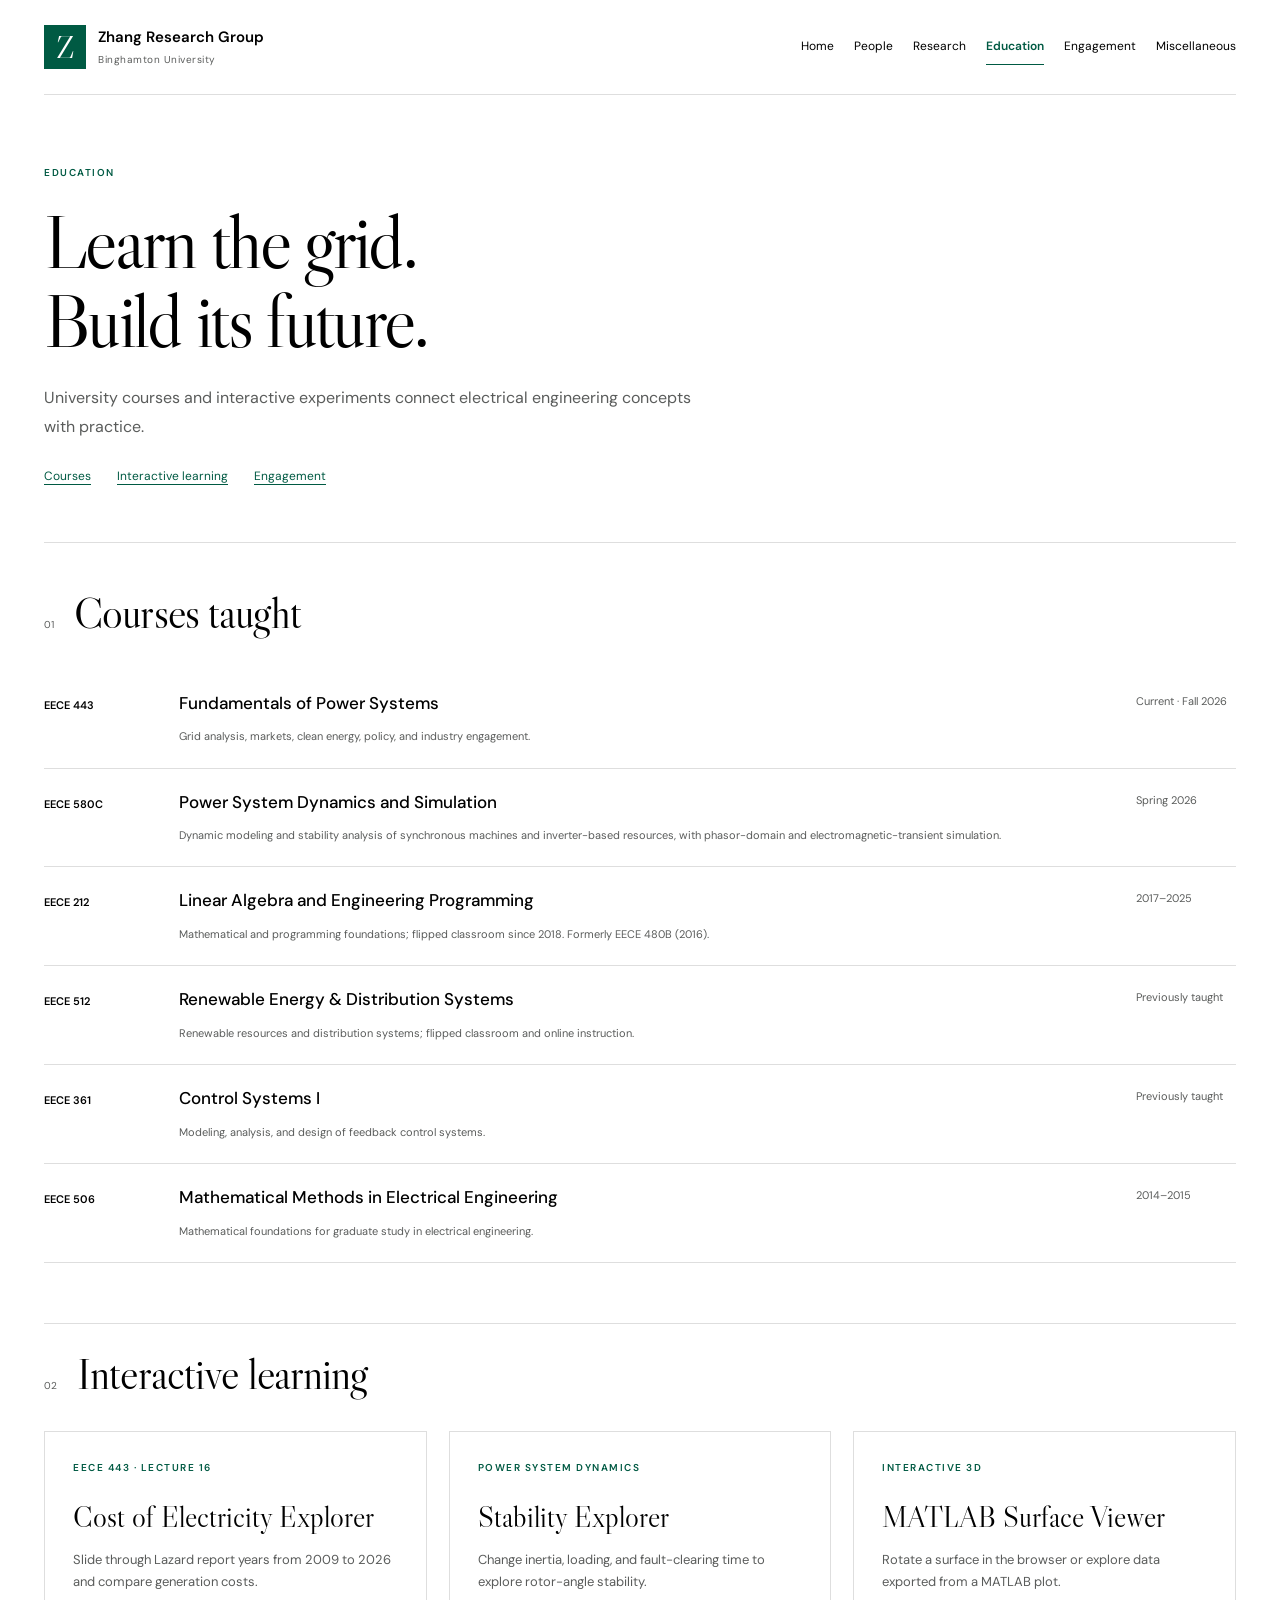
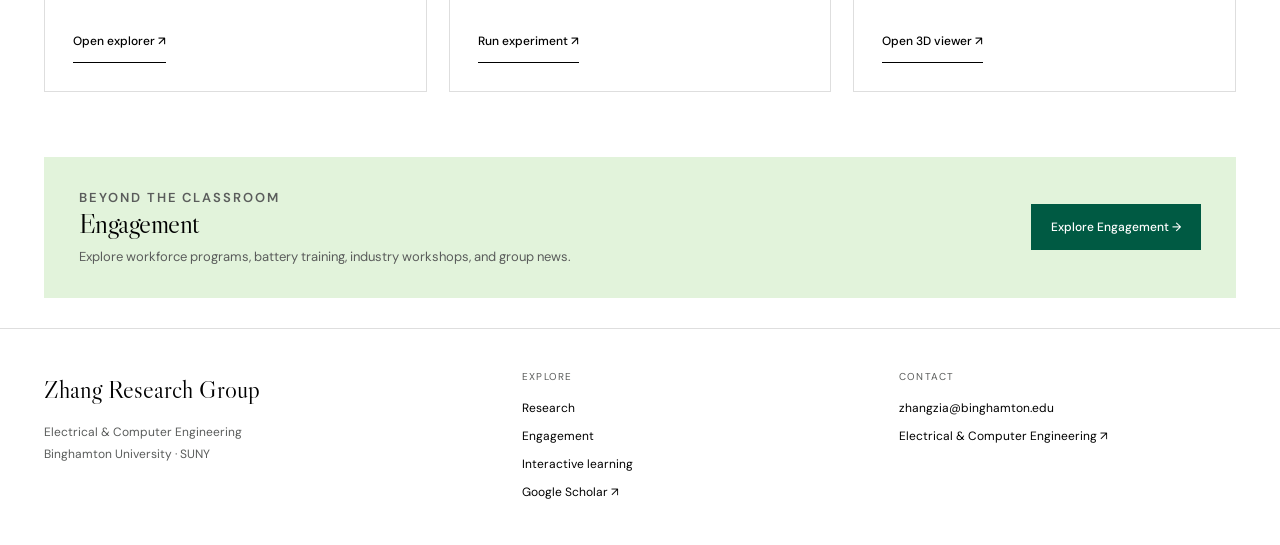
==== education.html @ d2a8bbae "Publish Zhang Research Group website" ====
<!doctype html>
<html lang="en"><head><meta charset="utf-8"><meta name="viewport" content="width=device-width, initial-scale=1"><meta name="description" content="University courses and interactive power-system learning tools."><title>Education · Zhang Research Group</title><link rel="stylesheet" href="site.css"><script src="site.js" defer></script></head><body><a class="skip" href="#main">Skip to content</a><header class="site-header shell"><a class="brand" href="index.html" aria-label="Zhang Research Group home"><span class="brand-mark" aria-hidden="true">Z</span><span>Zhang Research Group<small>Binghamton University</small></span></a><button class="menu-toggle" type="button" aria-expanded="false" aria-controls="site-nav">Menu <span aria-hidden="true">☰</span></button><nav id="site-nav" aria-label="Main navigation"><a href="index.html">Home</a><a href="people.html">People</a><a href="research.html">Research</a><a href="education.html" aria-current="page">Education</a><a href="engagement.html">Engagement</a><a href="miscellaneous.html">Miscellaneous</a></nav></header><main id="main" class="shell"><section class="page-intro"><p class="eyebrow">Education</p><h1>Learn the grid.<br>Build its future.</h1><p class="lead">University courses and interactive experiments connect electrical engineering concepts with practice.</p><div class="education-links"><a href="#courses">Courses</a><a href="#interactive-learning">Interactive learning</a><a href="engagement.html">Engagement</a></div></section><section id="courses" class="people-section"><div class="section-label"><span>01</span><h2>Courses taught</h2></div><div class="course-list"><article><span class="course-code">EECE 443</span><div><h3>Fundamentals of Power Systems</h3><p class="small">Grid analysis, markets, clean energy, policy, and industry engagement.</p></div><span class="small">Current · Fall 2026</span></article><article><span class="course-code">EECE 580C</span><div><h3>Power System Dynamics and Simulation</h3><p class="small">Dynamic modeling and stability analysis of synchronous machines and inverter-based resources, with phasor-domain and electromagnetic-transient simulation.</p></div><span class="small">Spring 2026</span></article><article><span class="course-code">EECE 212</span><div><h3>Linear Algebra and Engineering Programming</h3><p class="small">Mathematical and programming foundations; flipped classroom since 2018. Formerly EECE 480B (2016).</p></div><span class="small">2017–2025</span></article><article><span class="course-code">EECE 512</span><div><h3>Renewable Energy &amp; Distribution Systems</h3><p class="small">Renewable resources and distribution systems; flipped classroom and online instruction.</p></div><span class="small">Previously taught</span></article><article><span class="course-code">EECE 361</span><div><h3>Control Systems I</h3><p class="small">Modeling, analysis, and design of feedback control systems.</p></div><span class="small">Previously taught</span></article><article><span class="course-code">EECE 506</span><div><h3>Mathematical Methods in Electrical Engineering</h3><p class="small">Mathematical foundations for graduate study in electrical engineering.</p></div><span class="small">2014–2015</span></article></div></section><section id="interactive-learning" class="project-section"><div class="section-label"><span>02</span><h2>Interactive learning</h2></div><div class="tool-grid"><a class="tool-card" id="lcoe-explorer" href="lcoe.html"><span class="eyebrow">EECE 443 · Lecture 16</span><h3>Cost of Electricity Explorer</h3><p>Slide through Lazard report years from 2009 to 2026 and compare generation costs.</p><span class="text-link">Open explorer ↗</span></a><a class="tool-card" href="stability.html"><span class="eyebrow">Power system dynamics</span><h3>Stability Explorer</h3><p>Change inertia, loading, and fault-clearing time to explore rotor-angle stability.</p><span class="text-link">Run experiment ↗</span></a><a class="tool-card" href="matlab-3d.html"><span class="eyebrow">Interactive 3D</span><h3>MATLAB Surface Viewer</h3><p>Rotate a surface in the browser or explore data exported from a MATLAB plot.</p><span class="text-link">Open 3D viewer ↗</span></a></div></section><section class="page-callout" id="nypa"><div><span id="ieee-events"></span><p class="eyebrow">Beyond the classroom</p><h2>Engagement</h2><p>Explore workforce programs, battery training, industry workshops, and group news.</p></div><a class="button primary" href="engagement.html">Explore Engagement →</a></section></main><footer class="site-footer"><div class="shell footer-grid"><div><a class="footer-brand" href="index.html">Zhang Research Group</a><p>Electrical &amp; Computer Engineering<br>Binghamton University · SUNY</p></div><div><span class="footer-label">Explore</span><a href="research.html">Research</a><a href="engagement.html">Engagement</a><a href="education.html#interactive-learning">Interactive learning</a><a href="https://scholar.google.com/citations?user=-mVFdG4AAAAJ" target="_blank" rel="noopener">Google Scholar ↗</a></div><div><span class="footer-label">Contact</span><a href="mailto:zhangzia@binghamton.edu">zhangzia@binghamton.edu</a><a href="https://www.binghamton.edu/electrical-computer-engineering/" target="_blank" rel="noopener">Electrical &amp; Computer Engineering ↗</a></div></div></footer></body></html>
---- site.css ----
/* Official Binghamton web palette: primary #005A43; accents #CEDC00, #6CC24A; gray #5A5C5B. Source: https://www.binghamton.edu/communications-and-marketing/branding/colors.html */
@import url('https://fonts.googleapis.com/css2?family=DM+Sans:wght@400;500;600;700&family=Libre+Caslon+Display&display=swap');
:root{--ink:#000000;--green:#005A43;--paper:#FFFFFF;--muted:#5A5C5B;--line:#DEDEDE;--soft:#E2F3DB;--serif:'Libre Caslon Display',Georgia,serif;--sans:'DM Sans','Segoe UI',Arial,sans-serif;font-family:var(--sans);color:var(--ink);background:var(--paper);font-synthesis:none}*{box-sizing:border-box}html{scroll-behavior:smooth;scroll-padding-top:30px}body{margin:0;font-size:15px;line-height:1.65}a{color:inherit;text-underline-offset:4px}button,input{font:inherit}img,video{max-width:100%}.shell{width:min(1240px,calc(100% - 88px));margin-inline:auto}.skip{position:absolute;left:12px;top:-100px;z-index:9;padding:12px;background:var(--ink);color:white}.skip:focus{top:10px}:focus-visible{outline:3px solid #005A43;outline-offset:5px}.site-header{display:flex;align-items:center;justify-content:space-between;gap:25px;padding-block:25px;border-bottom:1px solid var(--line)}.brand{display:flex;gap:12px;align-items:center;text-decoration:none;font-size:15px;font-weight:600;line-height:1.3;flex-shrink:0}.brand-mark{font-family:var(--serif);font-size:32px;line-height:1;background:var(--green);color:var(--paper);display:grid;place-items:center;width:42px;height:44px}.brand small{display:block;font-weight:400;font-size:10px;letter-spacing:.05em;margin-top:6px;color:var(--muted)}nav{display:flex;align-items:center;gap:20px}nav a{font-size:12px;text-decoration:none;padding-block:8px;border-bottom:1px solid transparent;white-space:nowrap}nav a:hover,nav a[aria-current=page]{color:var(--green);border-color:var(--green)}nav a[aria-current=page]{font-weight:600}.menu-toggle{display:none}h1,h2,h3,p{margin-top:0}h1,h2{font-weight:400}h1{font-family:var(--serif);font-size:clamp(48px,6vw,84px);letter-spacing:-.035em;line-height:1.04;margin-bottom:23px}h1 em{font-style:normal;color:#005A43}h2{font-family:var(--serif);font-size:36px;line-height:1.14;letter-spacing:-.02em;margin-bottom:18px}h3{font-size:19px;font-weight:500;line-height:1.4;margin-bottom:12px}p{margin-bottom:18px}.eyebrow{font-size:10px;text-transform:uppercase;letter-spacing:.15em;font-weight:600;color:var(--green);margin-bottom:20px}.lead{font-size:16px;line-height:1.85;color:var(--muted);max-width:610px}.hero{display:grid;grid-template-columns:1.05fr 1fr;align-items:center;gap:20px;padding:75px 0 80px}.hero-copy .lead{max-width:460px}.hero h1{font-size:clamp(54px,6.4vw,91px)}.hero-visual{position:relative;min-width:0}.hero-visual img{display:block;width:100%}.visual-caption{display:block;text-align:right;margin:10px 24px 0;font-size:10px;text-transform:uppercase;letter-spacing:.12em;color:var(--muted)}.actions{display:flex;align-items:center;gap:24px;flex-wrap:wrap;margin-top:30px}.button{display:inline-flex;align-items:center;justify-content:center;gap:22px;padding:13px 19px;text-decoration:none;font-size:12px;font-weight:500;line-height:1.5;border:1px solid transparent;white-space:nowrap;transition:background .15s}.button.primary{background:var(--green);color:white}.button.primary:hover{background:var(--ink)}.button.light{background:var(--paper);color:var(--ink)}.button.secondary{border-color:var(--line)}.button.secondary:hover{background:var(--soft)}.text-link{font-size:12px;font-weight:500;text-decoration:none;display:inline-flex;gap:16px;align-items:center;padding-block:10px;border-bottom:1px solid var(--ink)}.section-label{display:flex;align-items:center;gap:16px;margin-bottom:30px}.section-label>span{font-size:10px;color:var(--muted)}.section-label h2{font-family:var(--sans);font-size:11px;letter-spacing:.1em;text-transform:uppercase;margin:0;font-weight:500}.home-focus{border-top:1px solid var(--line);padding-top:26px;margin-bottom:65px}.focus-grid{display:grid;grid-template-columns:repeat(3,1fr)}.focus-item{text-decoration:none;padding:5px 30px 12px 0;position:relative}.focus-item+.focus-item{border-left:1px solid var(--line);padding-left:30px}.index{display:block;font-size:10px;color:var(--muted);margin-bottom:25px;letter-spacing:.1em}.focus-item h3{font-family:var(--serif);font-size:29px;font-weight:400;margin-bottom:12px}.focus-item p{font-size:13px;color:var(--muted);max-width:270px;margin-bottom:25px}.item-arrow{font-size:22px;color:var(--green)}.focus-item:hover h3{text-decoration:underline;text-decoration-thickness:1px;text-underline-offset:5px}.feature-band{background:var(--green);color:var(--paper);padding:48px 50px;display:grid;grid-template-columns:1fr 1fr;gap:50px;align-items:center;margin-bottom:68px}.feature-band .eyebrow{color:#E2F3DB}.feature-band h2{font-size:45px;margin-bottom:18px}.feature-band p:not(.eyebrow){color:#FFFFFF;font-size:13px;max-width:385px}.feature-band .button{margin-top:10px}.wave-preview{min-width:0}.wave-preview svg{width:100%;display:block;overflow:visible}.wave-grid{fill:none;stroke:#DEDEDE;stroke-opacity:.22;stroke-width:1}.wave-boundary{fill:none;stroke:#FFFFFF;stroke-opacity:.6;stroke-dasharray:5 7;stroke-width:1}.wave{fill:none;stroke:#CEDC00;stroke-width:2.2}.wave-preview>span{font-size:10px;letter-spacing:.1em;text-transform:uppercase;color:#E2F3DB;display:block;text-align:right;margin-top:20px}.home-bottom{display:grid;grid-template-columns:1fr 1fr;gap:70px;margin-bottom:80px}.home-bottom>div{border-top:1px solid var(--line);padding-top:25px}.home-bottom h3{font-family:var(--serif);font-size:32px;font-weight:400}.home-bottom p{color:var(--muted);font-size:14px;max-width:430px}.site-footer{border-top:1px solid var(--line);padding:40px 0 35px;background:#FFFFFF}.footer-grid{display:grid;grid-template-columns:1.3fr 1fr 1fr;gap:40px}.footer-brand{font-family:var(--serif);font-size:25px;text-decoration:none;display:block;margin-bottom:12px}.site-footer p{font-size:12px;color:var(--muted);line-height:1.8;margin-bottom:0}.footer-label{font-size:10px;letter-spacing:.12em;text-transform:uppercase;display:block;color:var(--muted);margin-bottom:14px}.footer-grid>div>a:not(.footer-brand){display:block;text-decoration:none;font-size:12px;margin-bottom:8px}.footer-grid a:hover{text-decoration:underline}.site-footer .small{font-size:10px;margin-top:14px}.page-intro{padding:70px 0 55px;border-bottom:1px solid var(--line);margin-bottom:45px}.page-intro h1{font-size:clamp(50px,6vw,76px)}.page-intro .lead{max-width:680px;margin-bottom:0}.split-copy{display:grid;grid-template-columns:1fr 1.65fr;gap:50px;padding:0 0 45px;margin-bottom:40px;border-bottom:1px solid var(--line)}.split-copy h2{font-size:31px}.split-copy p{font-size:15px;color:var(--muted)}.split-copy h3{font-family:var(--serif);font-size:28px;font-weight:400}.source{display:inline-block;font-size:11px;color:var(--green);font-weight:500;text-decoration:none;border-bottom:1px solid var(--line);padding-bottom:3px}.source:hover{border-color:var(--green)}.research-topics{display:grid;grid-template-columns:repeat(3,1fr);gap:42px;margin:0 0 65px}.research-topics h2{font-size:29px}.research-topics p{color:var(--muted);font-size:13px}.research-topics article{scroll-margin-top:35px}.video-section{border-top:1px solid var(--line);padding-top:25px;margin-bottom:65px}.video-study{margin-bottom:45px}.video-heading{display:flex;align-items:center;justify-content:space-between;gap:20px;margin-bottom:20px}.video-heading .eyebrow{margin-bottom:7px}.video-heading h3{font-family:var(--serif);font-size:30px;font-weight:400;margin:0}.tag{display:inline-block;align-self:flex-start;font-size:10px;padding:4px 10px;border:1px solid var(--line);border-radius:20px;color:var(--muted);white-space:nowrap}.video-study video{display:block;width:100%;max-height:610px;background:#DEDEDE;aspect-ratio:16/9;object-fit:contain}.video-caption{display:flex;justify-content:space-between;align-items:flex-start;gap:25px;padding-top:17px}.video-caption p{font-size:13px;color:var(--muted);max-width:740px}.video-caption a{flex-shrink:0}.small{font-size:11px;color:var(--muted)}.project-section{padding-top:25px;border-top:1px solid var(--line);margin-bottom:65px}.table-wrap{overflow-x:auto}table{width:100%;border-collapse:collapse;font-size:13px;text-align:left}th{font-size:10px;text-transform:uppercase;letter-spacing:.06em;color:var(--muted);font-weight:500}td,th{padding:15px 16px 15px 0;border-bottom:1px solid var(--line)}td:last-child{white-space:nowrap}.publication-list>article,.news-list>article{display:grid;grid-template-columns:140px 1fr;gap:45px;padding:0 0 38px;margin-bottom:38px;border-bottom:1px solid var(--line)}.pub-year{font-family:var(--serif);font-size:44px;line-height:1}.publication-list h2,.news-list h2{font-size:33px;margin-top:18px;max-width:850px}.publication-list p,.news-list p{color:var(--muted);font-size:14px;max-width:800px}.page-callout{background:var(--soft);padding:30px 35px;display:flex;justify-content:space-between;align-items:center;gap:25px;margin-bottom:30px}.page-callout h2{font-size:28px;margin-bottom:6px}.page-callout p{font-size:13px;color:var(--muted);margin:0}.faculty{display:flex;align-items:center;gap:40px;padding-bottom:45px;border-bottom:1px solid var(--line);margin-bottom:45px}.initials{font-family:var(--serif);font-size:60px;display:grid;place-items:center;width:180px;height:190px;flex-shrink:0;background:var(--soft);color:#005A43}.faculty h2{font-size:40px}.faculty .eyebrow{margin-bottom:12px}.faculty p{color:var(--muted);font-size:13px}.people-section{margin-bottom:60px}.section-description{font-size:13px;color:var(--muted);max-width:650px;margin-top:-10px;margin-bottom:25px}.people-list{display:grid;grid-template-columns:repeat(3,1fr);gap:20px 40px}.people-list>div{border-top:1px solid var(--line);padding:18px 0}.people-list h3{font-size:17px;margin-bottom:4px}.alumni-list{display:grid;grid-template-columns:1fr 1fr;gap:0 50px;margin-bottom:25px}.alumni-list>div{display:flex;justify-content:space-between;gap:20px;padding:15px 0;border-top:1px solid var(--line)}.alumni-list h3{font-size:15px;margin:0}.alumni-list span{font-size:12px;color:var(--muted)}.news-list time{font-size:12px;color:var(--muted);padding-top:6px}.gallery-grid{display:grid;grid-template-columns:1fr 1fr;gap:40px;margin-bottom:35px}.gallery-grid figure{margin:0}.gallery-grid img{width:100%;aspect-ratio:4/3;object-fit:cover;background:var(--soft);display:block}.gallery-grid figcaption{padding-top:20px}.gallery-grid figcaption>span{font-size:10px;color:var(--muted);text-transform:uppercase;letter-spacing:.08em}.gallery-grid h2{font-size:29px;margin:9px 0 12px}.gallery-grid p{font-size:12px;color:var(--muted)}.education-intro{display:flex;justify-content:space-between;align-items:center;gap:35px;margin-bottom:30px}.education-intro h2{font-size:35px;margin:16px 0 12px}.education-intro p{font-size:14px;color:var(--muted);max-width:720px}.education-intro .button{flex-shrink:0}#stability-frame{display:block;width:100%;border:1px solid var(--line);border-radius:3px;background:#FFFFFF;margin-bottom:15px;min-height:750px}.course-section{margin-top:65px;border-top:1px solid var(--line);padding-top:25px;margin-bottom:50px}.course-list article{display:grid;grid-template-columns:110px 1fr 100px;gap:25px;padding:22px 0;border-bottom:1px solid var(--line);align-items:start}.course-code{font-size:11px;font-weight:600;padding-top:4px}.course-list h3{font-size:17px}.course-list p{margin-bottom:0}.next-modules{margin-bottom:60px}.next-modules p{font-size:13px;color:var(--muted)}.split-copy li{margin-bottom:10px;font-size:14px;color:var(--muted)}

@media(min-width:1400px){.hero{gap:50px}}
@media(max-width:1130px){.shell{width:calc(100% - 56px)}nav{gap:13px}nav a{font-size:11px}.brand{font-size:13px}.brand-mark{width:35px;height:38px}.hero{padding-top:55px}.hero h1{font-size:72px}.hero .actions{gap:18px}.hero .lead{font-size:14px}}
@media(max-width:960px){.site-header{position:relative;flex-wrap:wrap;padding-block:20px}.menu-toggle{display:inline-flex;background:transparent;border:1px solid var(--line);padding:8px 12px;gap:18px;align-items:center;font-size:12px;color:var(--ink)}nav{display:none;width:100%;padding-top:14px;border-top:1px solid var(--line);gap:0;grid-template-columns:repeat(4,1fr)}nav.open{display:grid}nav a{font-size:12px;padding:10px 4px}.hero{grid-template-columns:1fr 1fr;gap:10px;padding:50px 0}.hero h1{font-size:61px}.hero .eyebrow{font-size:9px}.visual-caption{font-size:8px}.feature-band{padding:35px;gap:30px}.feature-band h2{font-size:38px}.research-topics{gap:25px}.education-intro{align-items:flex-start;flex-direction:column;gap:10px}}
@media(max-width:680px){.shell{width:calc(100% - 36px)}.brand{font-size:13px}.hero{grid-template-columns:1fr;padding:42px 0 38px}.hero h1{font-size:64px}.hero .lead{font-size:15px;max-width:100%}.hero-visual{max-width:420px;width:100%;margin:20px auto 0}.hero-visual img{max-height:360px}.hero .actions{gap:18px}.visual-caption{margin-top:0}.focus-grid,.research-topics{grid-template-columns:1fr}.focus-item{padding:20px 0;border-bottom:1px solid var(--line)}.focus-item+.focus-item{border-left:0;padding:24px 0}.focus-item .index{margin-bottom:12px}.focus-item p{max-width:100%;margin-bottom:10px}.focus-item h3{font-size:29px}.item-arrow{position:absolute;right:5px;top:22px}.home-focus{margin-bottom:40px}.section-label{margin-bottom:20px}.feature-band{grid-template-columns:1fr;padding:30px 25px;gap:30px;margin-bottom:45px}.wave-preview{max-width:100%}.home-bottom{grid-template-columns:1fr;gap:30px;margin-bottom:45px}.footer-grid{grid-template-columns:1fr 1fr;gap:30px}.footer-grid>div:first-child{grid-column:1/-1}.site-footer{padding-top:30px}.page-intro{padding:45px 0 35px;margin-bottom:30px}.page-intro h1{font-size:54px}.page-intro .lead{font-size:14px}.split-copy{grid-template-columns:1fr;gap:10px;margin-bottom:30px;padding-bottom:30px}.split-copy h2{font-size:29px}.research-topics{gap:20px;margin-bottom:40px}.research-topics article{border-bottom:1px solid var(--line);padding-bottom:15px}.research-topics .index{margin-bottom:12px}.video-heading{align-items:flex-start;flex-direction:column;gap:12px}.video-heading h3{font-size:28px}.video-caption{flex-direction:column;gap:0}.video-study video{aspect-ratio:4/3}.publication-list>article,.news-list>article{grid-template-columns:1fr;gap:15px}.pub-year{font-size:35px}.publication-list h2,.news-list h2{font-size:29px}.page-callout{align-items:flex-start;flex-direction:column;padding:25px}.faculty{gap:20px;align-items:flex-start}.initials{width:85px;height:100px;font-size:40px}.faculty h2{font-size:30px}.people-list{grid-template-columns:1fr 1fr;gap:15px 20px}.people-list h3{font-size:15px}.alumni-list{grid-template-columns:1fr}.gallery-grid{grid-template-columns:1fr;gap:35px}.education-intro h2{font-size:30px}.course-list article{grid-template-columns:1fr;gap:6px}.course-list .source{justify-self:start}nav{grid-template-columns:repeat(2,1fr)}.course-section{margin-top:40px}.table-wrap{margin-right:-5px}table{min-width:510px}}
@media(prefers-reduced-motion:reduce){html{scroll-behavior:auto}*{transition:none!important}}
.hero h1.topic-title{font-size:clamp(40px,4.5vw,64px);line-height:1.06}.hero-topics{display:flex;flex-wrap:wrap;gap:8px 18px;list-style:none;padding:0;margin:22px 0;color:var(--green);font-size:12px}.hero-topics li::before{content:'';display:inline-block;width:4px;height:4px;background:var(--green);margin:0 7px 3px 0}.alumni-list>div{display:grid;grid-template-columns:1fr auto auto;align-items:center;gap:12px}.alumni-list .source{font-size:10px}.people-list .source{margin-top:7px}.people-list .small{display:block;margin-top:7px}
#stability-frame{min-height:560px}

/* Education and workforce program, November 2026 */
.education-links{display:flex;flex-wrap:wrap;gap:12px 26px;margin-top:25px}.education-links a{font-size:12px;color:var(--green)}
.workforce-program,.industry-events{border-bottom:1px solid var(--line);padding-bottom:50px;margin-bottom:50px;scroll-margin-top:30px}
.workforce-layout{display:grid;grid-template-columns:1fr 1fr;gap:50px;align-items:center}.workforce-layout h2,.events-heading h2{font-size:46px}.workforce-layout p,.training-paths p,.events-heading>p{font-size:14px;color:var(--muted)}
.workforce-photo,.seminar-photos figure,.home-training figure{margin:0;min-width:0}.workforce-photo img,.seminar-photos img,.home-training img{width:100%;height:auto;display:block}.workforce-photo figcaption,.seminar-photos figcaption,.home-training figcaption{font-size:11px;color:var(--muted);line-height:1.6;padding-top:12px}
.training-facts{display:grid;grid-template-columns:repeat(3,1fr);gap:18px;border-top:1px solid var(--line);padding-top:20px;margin:25px 0 15px}.training-facts strong{display:block;font-family:var(--serif);font-size:40px;font-weight:400;line-height:1.2;color:var(--green)}.training-facts span{display:block;font-size:11px;color:var(--muted);margin-top:8px}
.training-paths{display:grid;grid-template-columns:repeat(3,minmax(0,1fr));gap:35px;margin-top:40px}.training-paths article{border-top:1px solid var(--line);padding-top:20px}.training-paths .index{margin-bottom:15px}.training-paths .small{font-size:11px;margin-top:13px}.training-paths .tag{white-space:normal}
.events-heading{display:grid;grid-template-columns:1fr 1fr;gap:50px;align-items:center;margin-bottom:25px}.seminar-photos{display:grid;grid-template-columns:1fr 1fr;gap:30px;margin-bottom:12px}
.event-list article{display:grid;grid-template-columns:155px minmax(0,1fr);gap:35px;padding:28px 0;border-top:1px solid var(--line)}.event-date time{display:block;font-size:12px;color:var(--muted)}.event-date>span{display:block;font-size:11px;color:var(--green);letter-spacing:.08em;margin-top:9px}.event-list h3{font-family:var(--serif);font-size:28px;font-weight:400}.event-list p{font-size:13px;color:var(--muted);max-width:800px}.event-list .event-speaker{font-size:12px}.event-speaker b{color:var(--ink);font-weight:500}
.home-training{display:grid;grid-template-columns:1fr 1fr;gap:45px;align-items:center;border-top:1px solid var(--line);padding-top:35px;margin-bottom:65px}.home-training h2{font-size:44px}.home-training p:not(.eyebrow){font-size:14px;color:var(--muted)}.home-training .actions{gap:15px}
@media(max-width:960px){.workforce-layout,.events-heading{gap:28px}.workforce-layout h2,.events-heading h2{font-size:36px}.training-paths{gap:24px}.home-training{gap:28px}.home-training h2{font-size:36px}}
@media(max-width:680px){.workforce-layout,.events-heading,.training-paths,.home-training{grid-template-columns:1fr}.training-paths{gap:20px}.workforce-program,.industry-events{padding-bottom:30px;margin-bottom:35px}.workforce-layout h2,.events-heading h2{font-size:35px}.training-facts{gap:10px}.training-facts span{font-size:10px}.seminar-photos{gap:15px}.event-list article{grid-template-columns:1fr;gap:12px}.event-date{display:flex;gap:15px;align-items:center}.event-date>span{margin:0}.event-list h3{font-size:26px}.home-training{margin-bottom:40px}.home-training .button{white-space:normal}}

.training-facts{grid-template-columns:repeat(2,minmax(0,1fr))}.publication-list,.news-list{margin-bottom:35px}

.hero-topics.research-interests{display:grid;gap:7px;margin-top:10px}

.about-section{padding-top:25px;margin-bottom:50px;border-top:1px solid var(--line);scroll-margin-top:25px}.gallery-grid h3{font-family:var(--serif);font-size:29px;font-weight:400;margin:9px 0 12px}.publication-list h3{font-family:var(--serif);font-size:33px;font-weight:400;line-height:1.14;letter-spacing:-.02em;margin-top:18px;max-width:850px}#publications{scroll-margin-top:25px}@media(max-width:680px){.publication-list h3{font-size:29px}}

/* Clearer section hierarchy and compact learning / archive pages. */
.symposium-feature{display:grid;grid-template-columns:1.7fr .7fr;gap:40px;align-items:center;background:var(--soft);padding:35px;margin-bottom:35px}.symposium-feature h3{font-family:var(--serif);font-size:36px;font-weight:400}.symposium-feature p{font-size:14px}.symposium-feature figure{margin:0;max-width:250px;justify-self:center}.symposium-feature img{display:block;width:100%;height:auto}.symposium-feature figcaption{font-size:10px;color:var(--muted);margin-top:12px}.coverage-links{display:flex;gap:12px 22px;flex-wrap:wrap}.coverage-links .source{font-size:11px}@media(max-width:680px){.symposium-feature{grid-template-columns:1fr;padding:25px;gap:25px}.symposium-feature h3{font-size:30px}.symposium-feature figure{max-width:220px}}
.event-album{margin:25px 0}.event-list article>.event-album{grid-column:2}.event-album summary{color:var(--green);font-size:14px;font-weight:500;cursor:pointer;padding:14px 0;border-top:1px solid var(--line);border-bottom:1px solid var(--line)}.event-album[open] summary{margin-bottom:25px}.event-album .photo-grid{grid-template-columns:repeat(2,minmax(0,1fr));gap:24px}#industry>h3{margin-top:38px}#industry>.photo-grid{margin:25px 0}.event-album figcaption{font-size:10px}@media(max-width:680px){.event-list article>.event-album{grid-column:auto}}
.section-label{align-items:baseline;gap:20px;margin-bottom:32px}.section-label h2{font-family:var(--serif);font-size:clamp(30px,3.4vw,44px);line-height:1.15;letter-spacing:-.02em;text-transform:none;font-weight:400}.section-label>span{flex-shrink:0}.faculty-portrait{width:180px;height:auto;flex-shrink:0;display:block}.alumni-table th[scope=row]{font-size:14px;font-weight:500;text-transform:none;letter-spacing:0;color:var(--ink);width:24%}.alumni-table td:last-child{white-space:normal;width:64%}.alumni-table td{font-size:13px}.featured-project{padding:30px 34px;background:var(--soft);margin-bottom:28px}.featured-project h3{font-family:var(--serif);font-size:34px;font-weight:400;max-width:800px}.featured-project p{max-width:900px}.sponsor-grid{display:grid;grid-template-columns:repeat(3,minmax(0,1fr));gap:35px;align-items:center;margin:30px 0 50px}.sponsor-grid a{display:flex;align-items:center;justify-content:center;height:130px;padding:16px;border:1px solid var(--line)}.sponsor-grid img{max-height:100px;width:auto;object-fit:contain}.collaborator-grid{display:grid;grid-template-columns:repeat(3,minmax(0,1fr));gap:35px}.collaborator-grid h4{font-size:13px;color:var(--green);margin:8px 0 12px}.collaborator-grid ul{list-style:none;padding:0;font-size:13px;color:var(--muted)}.collaborator-grid li{margin-bottom:8px}.tool-grid{display:grid;grid-template-columns:repeat(3,minmax(0,1fr));gap:22px}.tool-card{display:flex;flex-direction:column;align-items:flex-start;padding:28px;border:1px solid var(--line);text-decoration:none}.tool-card:hover{background:var(--soft)}.tool-card h3{font-family:var(--serif);font-size:29px;font-weight:400}.tool-card p{font-size:13px;color:var(--muted);flex:1}.tool-card .eyebrow{display:block}.tool-card .text-link{margin-top:12px}.event-photo{margin:22px 0;max-width:800px}.event-photo img{display:block;width:100%;height:auto}.event-photo figcaption,.photo-grid figcaption,.comic figcaption{font-size:11px;color:var(--muted);line-height:1.7;padding-top:12px}.news-list h3{font-family:var(--serif);font-size:33px;font-weight:400;margin:18px 0}.photo-year{margin:38px 0 50px;scroll-margin-top:30px}.photo-year>h3{font-family:var(--serif);font-size:34px;font-weight:400;color:var(--green)}.photo-grid{display:grid;grid-template-columns:repeat(3,minmax(0,1fr));gap:28px}.photo-grid figure{margin:0}.photo-grid img{display:block;width:100%;height:auto;aspect-ratio:4/3;object-fit:contain;background:#f5f5f2}.photo-link{display:block;cursor:zoom-in}.photo-link:hover img{outline:2px solid var(--green);outline-offset:3px}.comic{margin:0;max-width:700px}.comic img{display:block;width:100%;height:auto}.podcast-panel{display:grid;grid-template-columns:2fr 1fr;gap:60px;padding:36px;background:var(--soft)}.podcast-panel h3{font-family:var(--serif);font-size:36px;font-weight:400}.podcast-panel p{font-size:14px}.podcast-platforms{display:flex;flex-direction:column;align-items:flex-start;justify-content:center;gap:24px}.photo-dialog{padding:20px;border:0;background:white;max-width:min(1100px,95vw);max-height:95vh;overflow:auto}.photo-dialog::backdrop{background:rgba(0,0,0,.82)}.photo-dialog img{display:block;max-height:78vh;max-width:100%;width:auto;margin:auto}.photo-dialog button{display:block;margin:0 0 15px auto;border:1px solid var(--line);padding:8px 16px;background:white;cursor:pointer}.photo-dialog p{margin:12px 0 0;font-size:13px;color:var(--muted)}
@media(max-width:1130px) and (min-width:961px){nav{gap:12px}.brand{font-size:12px}.brand small{font-size:9px}nav a{font-size:10px}.site-header{gap:15px}}
@media(max-width:800px){.tool-grid,.collaborator-grid{grid-template-columns:1fr}.photo-grid{grid-template-columns:repeat(2,minmax(0,1fr))}.sponsor-grid{gap:15px}.sponsor-grid a{height:100px;padding:10px}.sponsor-grid img{max-height:75px}.podcast-panel{grid-template-columns:1fr;gap:25px}.podcast-platforms{flex-direction:row;flex-wrap:wrap}}
@media(max-width:680px){.faculty-portrait{width:105px}.faculty h2{font-size:29px}.faculty .education-links{gap:12px}.section-label{gap:12px}.section-label h2{font-size:30px}.featured-project{padding:24px}.featured-project h3{font-size:29px}.photo-grid{gap:20px 14px}.photo-grid figcaption{font-size:10px}.podcast-panel{padding:25px}.sponsor-grid{grid-template-columns:1fr}.sponsor-grid a{height:115px}.sponsor-grid img{max-height:85px}.alumni-table table{min-width:520px}.training-facts{max-width:450px}.news-list h3{font-size:29px}}
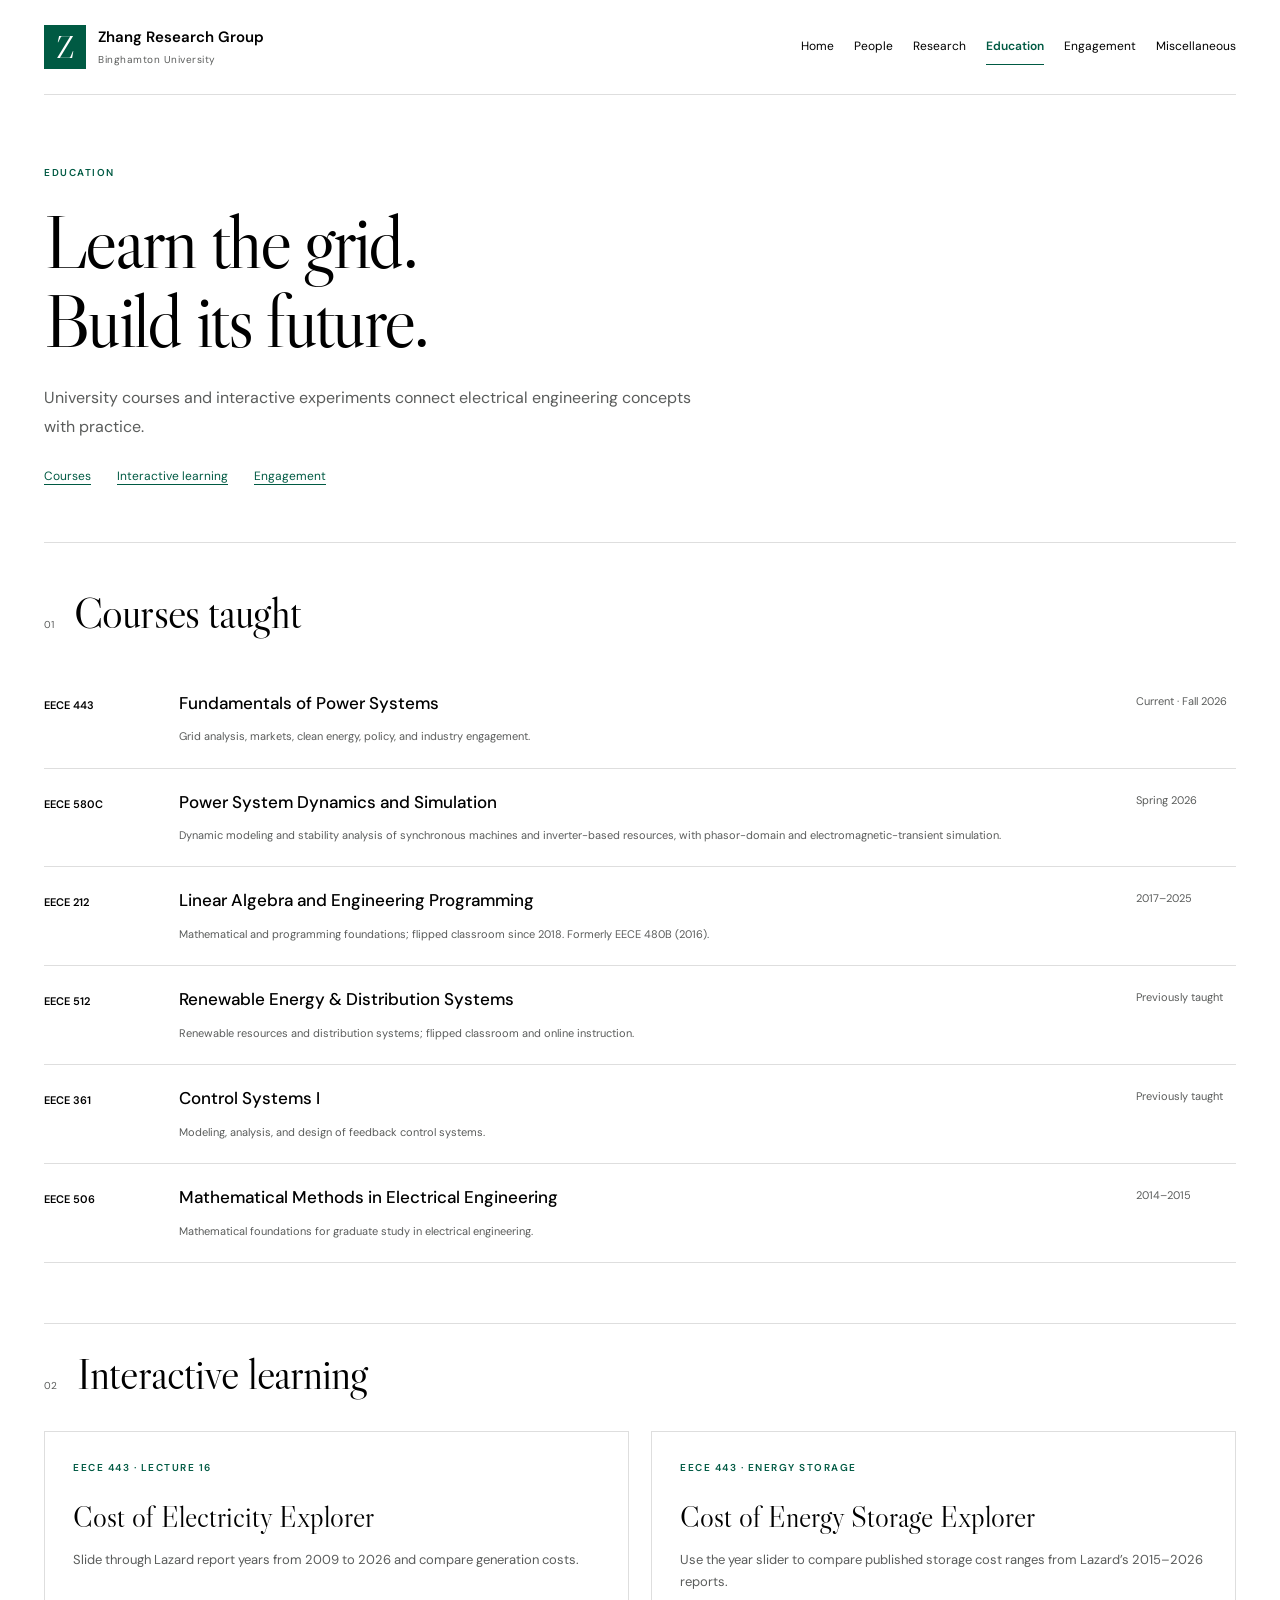
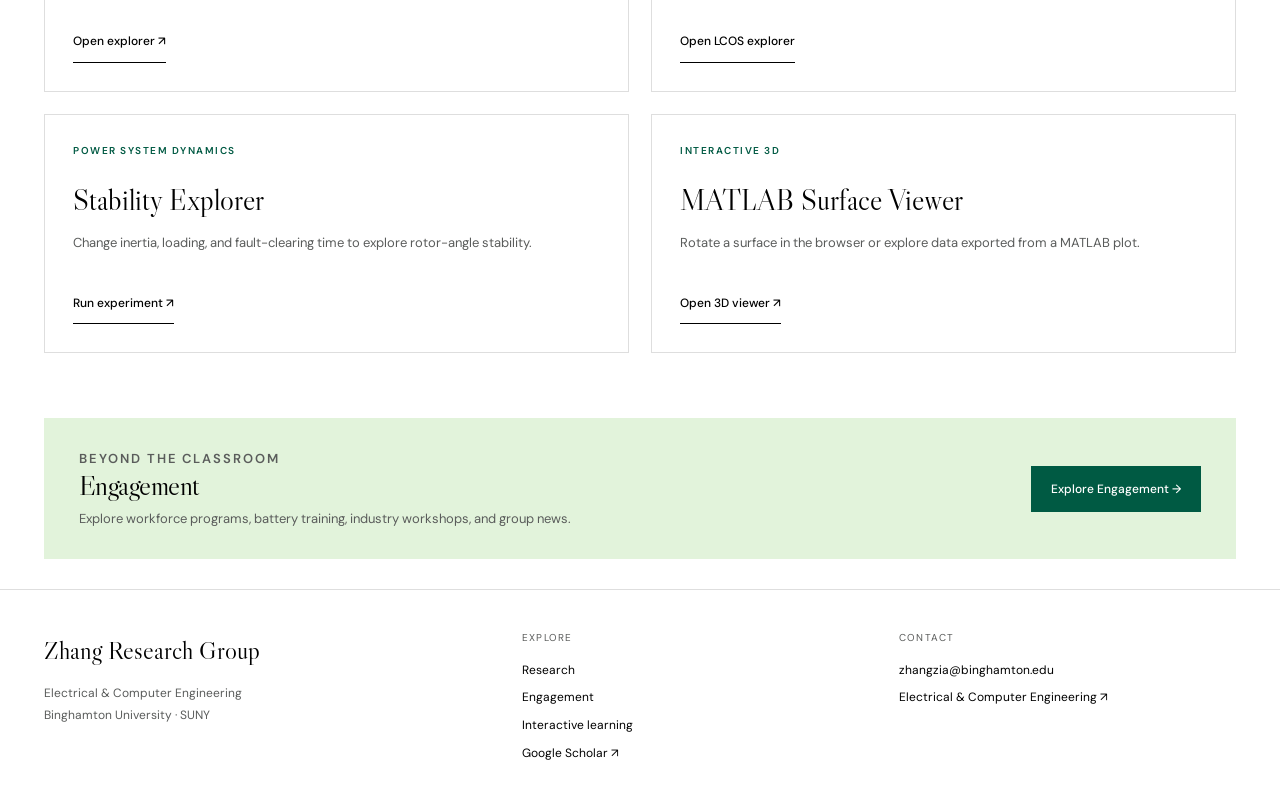
==== commit 601391ea: "Add interactive Lazard energy storage cost explorer" ====
--- a/education.html
+++ b/education.html
@@ -1,2 +1,2 @@
 <!doctype html>
-<html lang="en"><head><meta charset="utf-8"><meta name="viewport" content="width=device-width, initial-scale=1"><meta name="description" content="University courses and interactive power-system learning tools."><title>Education · Zhang Research Group</title><link rel="stylesheet" href="site.css"><script src="site.js" defer></script></head><body><a class="skip" href="#main">Skip to content</a><header class="site-header shell"><a class="brand" href="index.html" aria-label="Zhang Research Group home"><span class="brand-mark" aria-hidden="true">Z</span><span>Zhang Research Group<small>Binghamton University</small></span></a><button class="menu-toggle" type="button" aria-expanded="false" aria-controls="site-nav">Menu <span aria-hidden="true">☰</span></button><nav id="site-nav" aria-label="Main navigation"><a href="index.html">Home</a><a href="people.html">People</a><a href="research.html">Research</a><a href="education.html" aria-current="page">Education</a><a href="engagement.html">Engagement</a><a href="miscellaneous.html">Miscellaneous</a></nav></header><main id="main" class="shell"><section class="page-intro"><p class="eyebrow">Education</p><h1>Learn the grid.<br>Build its future.</h1><p class="lead">University courses and interactive experiments connect electrical engineering concepts with practice.</p><div class="education-links"><a href="#courses">Courses</a><a href="#interactive-learning">Interactive learning</a><a href="engagement.html">Engagement</a></div></section><section id="courses" class="people-section"><div class="section-label"><span>01</span><h2>Courses taught</h2></div><div class="course-list"><article><span class="course-code">EECE 443</span><div><h3>Fundamentals of Power Systems</h3><p class="small">Grid analysis, markets, clean energy, policy, and industry engagement.</p></div><span class="small">Current · Fall 2026</span></article><article><span class="course-code">EECE 580C</span><div><h3>Power System Dynamics and Simulation</h3><p class="small">Dynamic modeling and stability analysis of synchronous machines and inverter-based resources, with phasor-domain and electromagnetic-transient simulation.</p></div><span class="small">Spring 2026</span></article><article><span class="course-code">EECE 212</span><div><h3>Linear Algebra and Engineering Programming</h3><p class="small">Mathematical and programming foundations; flipped classroom since 2018. Formerly EECE 480B (2016).</p></div><span class="small">2017–2025</span></article><article><span class="course-code">EECE 512</span><div><h3>Renewable Energy &amp; Distribution Systems</h3><p class="small">Renewable resources and distribution systems; flipped classroom and online instruction.</p></div><span class="small">Previously taught</span></article><article><span class="course-code">EECE 361</span><div><h3>Control Systems I</h3><p class="small">Modeling, analysis, and design of feedback control systems.</p></div><span class="small">Previously taught</span></article><article><span class="course-code">EECE 506</span><div><h3>Mathematical Methods in Electrical Engineering</h3><p class="small">Mathematical foundations for graduate study in electrical engineering.</p></div><span class="small">2014–2015</span></article></div></section><section id="interactive-learning" class="project-section"><div class="section-label"><span>02</span><h2>Interactive learning</h2></div><div class="tool-grid"><a class="tool-card" id="lcoe-explorer" href="lcoe.html"><span class="eyebrow">EECE 443 · Lecture 16</span><h3>Cost of Electricity Explorer</h3><p>Slide through Lazard report years from 2009 to 2026 and compare generation costs.</p><span class="text-link">Open explorer ↗</span></a><a class="tool-card" href="stability.html"><span class="eyebrow">Power system dynamics</span><h3>Stability Explorer</h3><p>Change inertia, loading, and fault-clearing time to explore rotor-angle stability.</p><span class="text-link">Run experiment ↗</span></a><a class="tool-card" href="matlab-3d.html"><span class="eyebrow">Interactive 3D</span><h3>MATLAB Surface Viewer</h3><p>Rotate a surface in the browser or explore data exported from a MATLAB plot.</p><span class="text-link">Open 3D viewer ↗</span></a></div></section><section class="page-callout" id="nypa"><div><span id="ieee-events"></span><p class="eyebrow">Beyond the classroom</p><h2>Engagement</h2><p>Explore workforce programs, battery training, industry workshops, and group news.</p></div><a class="button primary" href="engagement.html">Explore Engagement →</a></section></main><footer class="site-footer"><div class="shell footer-grid"><div><a class="footer-brand" href="index.html">Zhang Research Group</a><p>Electrical &amp; Computer Engineering<br>Binghamton University · SUNY</p></div><div><span class="footer-label">Explore</span><a href="research.html">Research</a><a href="engagement.html">Engagement</a><a href="education.html#interactive-learning">Interactive learning</a><a href="https://scholar.google.com/citations?user=-mVFdG4AAAAJ" target="_blank" rel="noopener">Google Scholar ↗</a></div><div><span class="footer-label">Contact</span><a href="mailto:zhangzia@binghamton.edu">zhangzia@binghamton.edu</a><a href="https://www.binghamton.edu/electrical-computer-engineering/" target="_blank" rel="noopener">Electrical &amp; Computer Engineering ↗</a></div></div></footer></body></html>
+<html lang="en"><head><meta charset="utf-8"><meta name="viewport" content="width=device-width, initial-scale=1"><meta name="description" content="University courses and interactive power-system learning tools."><title>Education · Zhang Research Group</title><link rel="stylesheet" href="site.css"><script src="site.js" defer></script></head><body><a class="skip" href="#main">Skip to content</a><header class="site-header shell"><a class="brand" href="index.html" aria-label="Zhang Research Group home"><span class="brand-mark" aria-hidden="true">Z</span><span>Zhang Research Group<small>Binghamton University</small></span></a><button class="menu-toggle" type="button" aria-expanded="false" aria-controls="site-nav">Menu <span aria-hidden="true">☰</span></button><nav id="site-nav" aria-label="Main navigation"><a href="index.html">Home</a><a href="people.html">People</a><a href="research.html">Research</a><a href="education.html" aria-current="page">Education</a><a href="engagement.html">Engagement</a><a href="miscellaneous.html">Miscellaneous</a></nav></header><main id="main" class="shell"><section class="page-intro"><p class="eyebrow">Education</p><h1>Learn the grid.<br>Build its future.</h1><p class="lead">University courses and interactive experiments connect electrical engineering concepts with practice.</p><div class="education-links"><a href="#courses">Courses</a><a href="#interactive-learning">Interactive learning</a><a href="engagement.html">Engagement</a></div></section><section id="courses" class="people-section"><div class="section-label"><span>01</span><h2>Courses taught</h2></div><div class="course-list"><article><span class="course-code">EECE 443</span><div><h3>Fundamentals of Power Systems</h3><p class="small">Grid analysis, markets, clean energy, policy, and industry engagement.</p></div><span class="small">Current · Fall 2026</span></article><article><span class="course-code">EECE 580C</span><div><h3>Power System Dynamics and Simulation</h3><p class="small">Dynamic modeling and stability analysis of synchronous machines and inverter-based resources, with phasor-domain and electromagnetic-transient simulation.</p></div><span class="small">Spring 2026</span></article><article><span class="course-code">EECE 212</span><div><h3>Linear Algebra and Engineering Programming</h3><p class="small">Mathematical and programming foundations; flipped classroom since 2018. Formerly EECE 480B (2016).</p></div><span class="small">2017–2025</span></article><article><span class="course-code">EECE 512</span><div><h3>Renewable Energy &amp; Distribution Systems</h3><p class="small">Renewable resources and distribution systems; flipped classroom and online instruction.</p></div><span class="small">Previously taught</span></article><article><span class="course-code">EECE 361</span><div><h3>Control Systems I</h3><p class="small">Modeling, analysis, and design of feedback control systems.</p></div><span class="small">Previously taught</span></article><article><span class="course-code">EECE 506</span><div><h3>Mathematical Methods in Electrical Engineering</h3><p class="small">Mathematical foundations for graduate study in electrical engineering.</p></div><span class="small">2014–2015</span></article></div></section><section id="interactive-learning" class="project-section"><div class="section-label"><span>02</span><h2>Interactive learning</h2></div><div class="tool-grid"><a class="tool-card" id="lcoe-explorer" href="lcoe.html"><span class="eyebrow">EECE 443 · Lecture 16</span><h3>Cost of Electricity Explorer</h3><p>Slide through Lazard report years from 2009 to 2026 and compare generation costs.</p><span class="text-link">Open explorer ↗</span></a><a class="tool-card" id="lcos-explorer" href="lcos.html"><span class="eyebrow">EECE 443 · Energy storage</span><h3>Cost of Energy Storage Explorer</h3><p>Use the year slider to compare published storage cost ranges from Lazard’s 2015–2026 reports.</p><span class="text-link">Open LCOS explorer</span></a><a class="tool-card" href="stability.html"><span class="eyebrow">Power system dynamics</span><h3>Stability Explorer</h3><p>Change inertia, loading, and fault-clearing time to explore rotor-angle stability.</p><span class="text-link">Run experiment ↗</span></a><a class="tool-card" href="matlab-3d.html"><span class="eyebrow">Interactive 3D</span><h3>MATLAB Surface Viewer</h3><p>Rotate a surface in the browser or explore data exported from a MATLAB plot.</p><span class="text-link">Open 3D viewer ↗</span></a></div></section><section class="page-callout" id="nypa"><div><span id="ieee-events"></span><p class="eyebrow">Beyond the classroom</p><h2>Engagement</h2><p>Explore workforce programs, battery training, industry workshops, and group news.</p></div><a class="button primary" href="engagement.html">Explore Engagement →</a></section></main><footer class="site-footer"><div class="shell footer-grid"><div><a class="footer-brand" href="index.html">Zhang Research Group</a><p>Electrical &amp; Computer Engineering<br>Binghamton University · SUNY</p></div><div><span class="footer-label">Explore</span><a href="research.html">Research</a><a href="engagement.html">Engagement</a><a href="education.html#interactive-learning">Interactive learning</a><a href="https://scholar.google.com/citations?user=-mVFdG4AAAAJ" target="_blank" rel="noopener">Google Scholar ↗</a></div><div><span class="footer-label">Contact</span><a href="mailto:zhangzia@binghamton.edu">zhangzia@binghamton.edu</a><a href="https://www.binghamton.edu/electrical-computer-engineering/" target="_blank" rel="noopener">Electrical &amp; Computer Engineering ↗</a></div></div></footer></body></html>
--- a/site.css
+++ b/site.css
@@ -26,10 +26,22 @@
 .training-facts{grid-template-columns:repeat(2,minmax(0,1fr))}.publication-list,.news-list{margin-bottom:35px}
 
 .hero-topics.research-interests{display:grid;gap:7px;margin-top:10px}
+@media (min-width: 801px) {
+  #interactive-learning .tool-grid {
+    grid-template-columns: repeat(2, minmax(0, 1fr));
+  }
+}
+
+/* Research evidence and invitations. */
+.focus-grid{grid-template-columns:repeat(3,minmax(0,1fr));gap:0}.focus-item h3{line-height:1.2}.focus-item .item-arrow{display:inline-block}
+.research-areas{margin-bottom:65px}.research-area{position:relative;scroll-margin-top:30px;padding:40px 0 50px;border-bottom:1px solid var(--line)}.research-area:first-child{padding-top:0}.research-area:last-child{border-bottom:0;padding-bottom:0}.anchor-alias{position:absolute;top:0}.area-intro{max-width:920px;margin-bottom:30px}.area-intro .index{margin-bottom:16px}.area-intro h2{font-size:clamp(32px,3.7vw,46px);color:var(--green);margin-bottom:18px}.area-question{font-size:19px;line-height:1.6;max-width:840px;margin-bottom:14px}.area-description{font-size:14px;color:var(--muted);max-width:850px}.area-evidence{display:grid;grid-template-columns:minmax(0,1fr) minmax(0,1.3fr);gap:42px;align-items:start}.area-project{padding:28px;background:var(--soft)}.area-project .eyebrow{line-height:1.7;margin-bottom:14px}.area-project h3{font-family:var(--serif);font-size:29px;font-weight:400;line-height:1.2}.area-project p{font-size:14px}.area-project .project-detail{font-size:12px;color:var(--muted)}.area-project .source{margin-top:6px;font-size:12px}.area-papers>h3{font-size:15px;font-weight:600;margin:0 0 10px}.research-paper{border-top:1px solid var(--line);padding:20px 0}.research-paper:last-child{padding-bottom:0}.research-paper .paper-meta{font-size:11px;color:var(--muted);margin-bottom:8px}.research-paper h4{font-size:16px;line-height:1.5;font-weight:600;margin:0 0 10px}.research-paper h4 a{color:var(--green);text-decoration:none}.research-paper h4 a:hover{text-decoration:underline}.research-paper>p:last-child{font-size:13px;color:var(--muted);margin-bottom:0}.new-members{padding:30px 0 45px;border-top:1px solid var(--line);border-bottom:1px solid var(--line);scroll-margin-top:30px}.membership-grid{display:grid;grid-template-columns:1fr 1fr;gap:60px}.membership-grid h3{font-family:var(--serif);font-size:30px;font-weight:400;color:var(--green)}.membership-grid p{font-size:14px;color:var(--muted)}
+@media(max-width:800px){.area-evidence{grid-template-columns:1fr;gap:28px}.membership-grid{gap:30px}}
+@media(max-width:680px){.focus-grid,.membership-grid{grid-template-columns:1fr}.focus-item{padding-right:30px}.focus-item+.focus-item{padding-right:30px}.focus-item h3{padding-right:5px;max-width:420px}.research-areas{margin-bottom:40px}.research-area{padding:30px 0}.area-intro h2{font-size:33px}.area-question{font-size:17px}.area-project{padding:24px}.area-project h3{font-size:28px}.new-members{padding-bottom:30px}.membership-grid{gap:30px}.research-paper h4{font-size:16px}}
 
 .about-section{padding-top:25px;margin-bottom:50px;border-top:1px solid var(--line);scroll-margin-top:25px}.gallery-grid h3{font-family:var(--serif);font-size:29px;font-weight:400;margin:9px 0 12px}.publication-list h3{font-family:var(--serif);font-size:33px;font-weight:400;line-height:1.14;letter-spacing:-.02em;margin-top:18px;max-width:850px}#publications{scroll-margin-top:25px}@media(max-width:680px){.publication-list h3{font-size:29px}}
 
 /* Clearer section hierarchy and compact learning / archive pages. */
+.video-study .research-video-frame{display:block;width:100%;height:auto;aspect-ratio:16/9;border:0;background:#101010}
 .symposium-feature{display:grid;grid-template-columns:1.7fr .7fr;gap:40px;align-items:center;background:var(--soft);padding:35px;margin-bottom:35px}.symposium-feature h3{font-family:var(--serif);font-size:36px;font-weight:400}.symposium-feature p{font-size:14px}.symposium-feature figure{margin:0;max-width:250px;justify-self:center}.symposium-feature img{display:block;width:100%;height:auto}.symposium-feature figcaption{font-size:10px;color:var(--muted);margin-top:12px}.coverage-links{display:flex;gap:12px 22px;flex-wrap:wrap}.coverage-links .source{font-size:11px}@media(max-width:680px){.symposium-feature{grid-template-columns:1fr;padding:25px;gap:25px}.symposium-feature h3{font-size:30px}.symposium-feature figure{max-width:220px}}
 .event-album{margin:25px 0}.event-list article>.event-album{grid-column:2}.event-album summary{color:var(--green);font-size:14px;font-weight:500;cursor:pointer;padding:14px 0;border-top:1px solid var(--line);border-bottom:1px solid var(--line)}.event-album[open] summary{margin-bottom:25px}.event-album .photo-grid{grid-template-columns:repeat(2,minmax(0,1fr));gap:24px}#industry>h3{margin-top:38px}#industry>.photo-grid{margin:25px 0}.event-album figcaption{font-size:10px}@media(max-width:680px){.event-list article>.event-album{grid-column:auto}}
 .section-label{align-items:baseline;gap:20px;margin-bottom:32px}.section-label h2{font-family:var(--serif);font-size:clamp(30px,3.4vw,44px);line-height:1.15;letter-spacing:-.02em;text-transform:none;font-weight:400}.section-label>span{flex-shrink:0}.faculty-portrait{width:180px;height:auto;flex-shrink:0;display:block}.alumni-table th[scope=row]{font-size:14px;font-weight:500;text-transform:none;letter-spacing:0;color:var(--ink);width:24%}.alumni-table td:last-child{white-space:normal;width:64%}.alumni-table td{font-size:13px}.featured-project{padding:30px 34px;background:var(--soft);margin-bottom:28px}.featured-project h3{font-family:var(--serif);font-size:34px;font-weight:400;max-width:800px}.featured-project p{max-width:900px}.sponsor-grid{display:grid;grid-template-columns:repeat(3,minmax(0,1fr));gap:35px;align-items:center;margin:30px 0 50px}.sponsor-grid a{display:flex;align-items:center;justify-content:center;height:130px;padding:16px;border:1px solid var(--line)}.sponsor-grid img{max-height:100px;width:auto;object-fit:contain}.collaborator-grid{display:grid;grid-template-columns:repeat(3,minmax(0,1fr));gap:35px}.collaborator-grid h4{font-size:13px;color:var(--green);margin:8px 0 12px}.collaborator-grid ul{list-style:none;padding:0;font-size:13px;color:var(--muted)}.collaborator-grid li{margin-bottom:8px}.tool-grid{display:grid;grid-template-columns:repeat(3,minmax(0,1fr));gap:22px}.tool-card{display:flex;flex-direction:column;align-items:flex-start;padding:28px;border:1px solid var(--line);text-decoration:none}.tool-card:hover{background:var(--soft)}.tool-card h3{font-family:var(--serif);font-size:29px;font-weight:400}.tool-card p{font-size:13px;color:var(--muted);flex:1}.tool-card .eyebrow{display:block}.tool-card .text-link{margin-top:12px}.event-photo{margin:22px 0;max-width:800px}.event-photo img{display:block;width:100%;height:auto}.event-photo figcaption,.photo-grid figcaption,.comic figcaption{font-size:11px;color:var(--muted);line-height:1.7;padding-top:12px}.news-list h3{font-family:var(--serif);font-size:33px;font-weight:400;margin:18px 0}.photo-year{margin:38px 0 50px;scroll-margin-top:30px}.photo-year>h3{font-family:var(--serif);font-size:34px;font-weight:400;color:var(--green)}.photo-grid{display:grid;grid-template-columns:repeat(3,minmax(0,1fr));gap:28px}.photo-grid figure{margin:0}.photo-grid img{display:block;width:100%;height:auto;aspect-ratio:4/3;object-fit:contain;background:#f5f5f2}.photo-link{display:block;cursor:zoom-in}.photo-link:hover img{outline:2px solid var(--green);outline-offset:3px}.comic{margin:0;max-width:700px}.comic img{display:block;width:100%;height:auto}.podcast-panel{display:grid;grid-template-columns:2fr 1fr;gap:60px;padding:36px;background:var(--soft)}.podcast-panel h3{font-family:var(--serif);font-size:36px;font-weight:400}.podcast-panel p{font-size:14px}.podcast-platforms{display:flex;flex-direction:column;align-items:flex-start;justify-content:center;gap:24px}.photo-dialog{padding:20px;border:0;background:white;max-width:min(1100px,95vw);max-height:95vh;overflow:auto}.photo-dialog::backdrop{background:rgba(0,0,0,.82)}.photo-dialog img{display:block;max-height:78vh;max-width:100%;width:auto;margin:auto}.photo-dialog button{display:block;margin:0 0 15px auto;border:1px solid var(--line);padding:8px 16px;background:white;cursor:pointer}.photo-dialog p{margin:12px 0 0;font-size:13px;color:var(--muted)}
